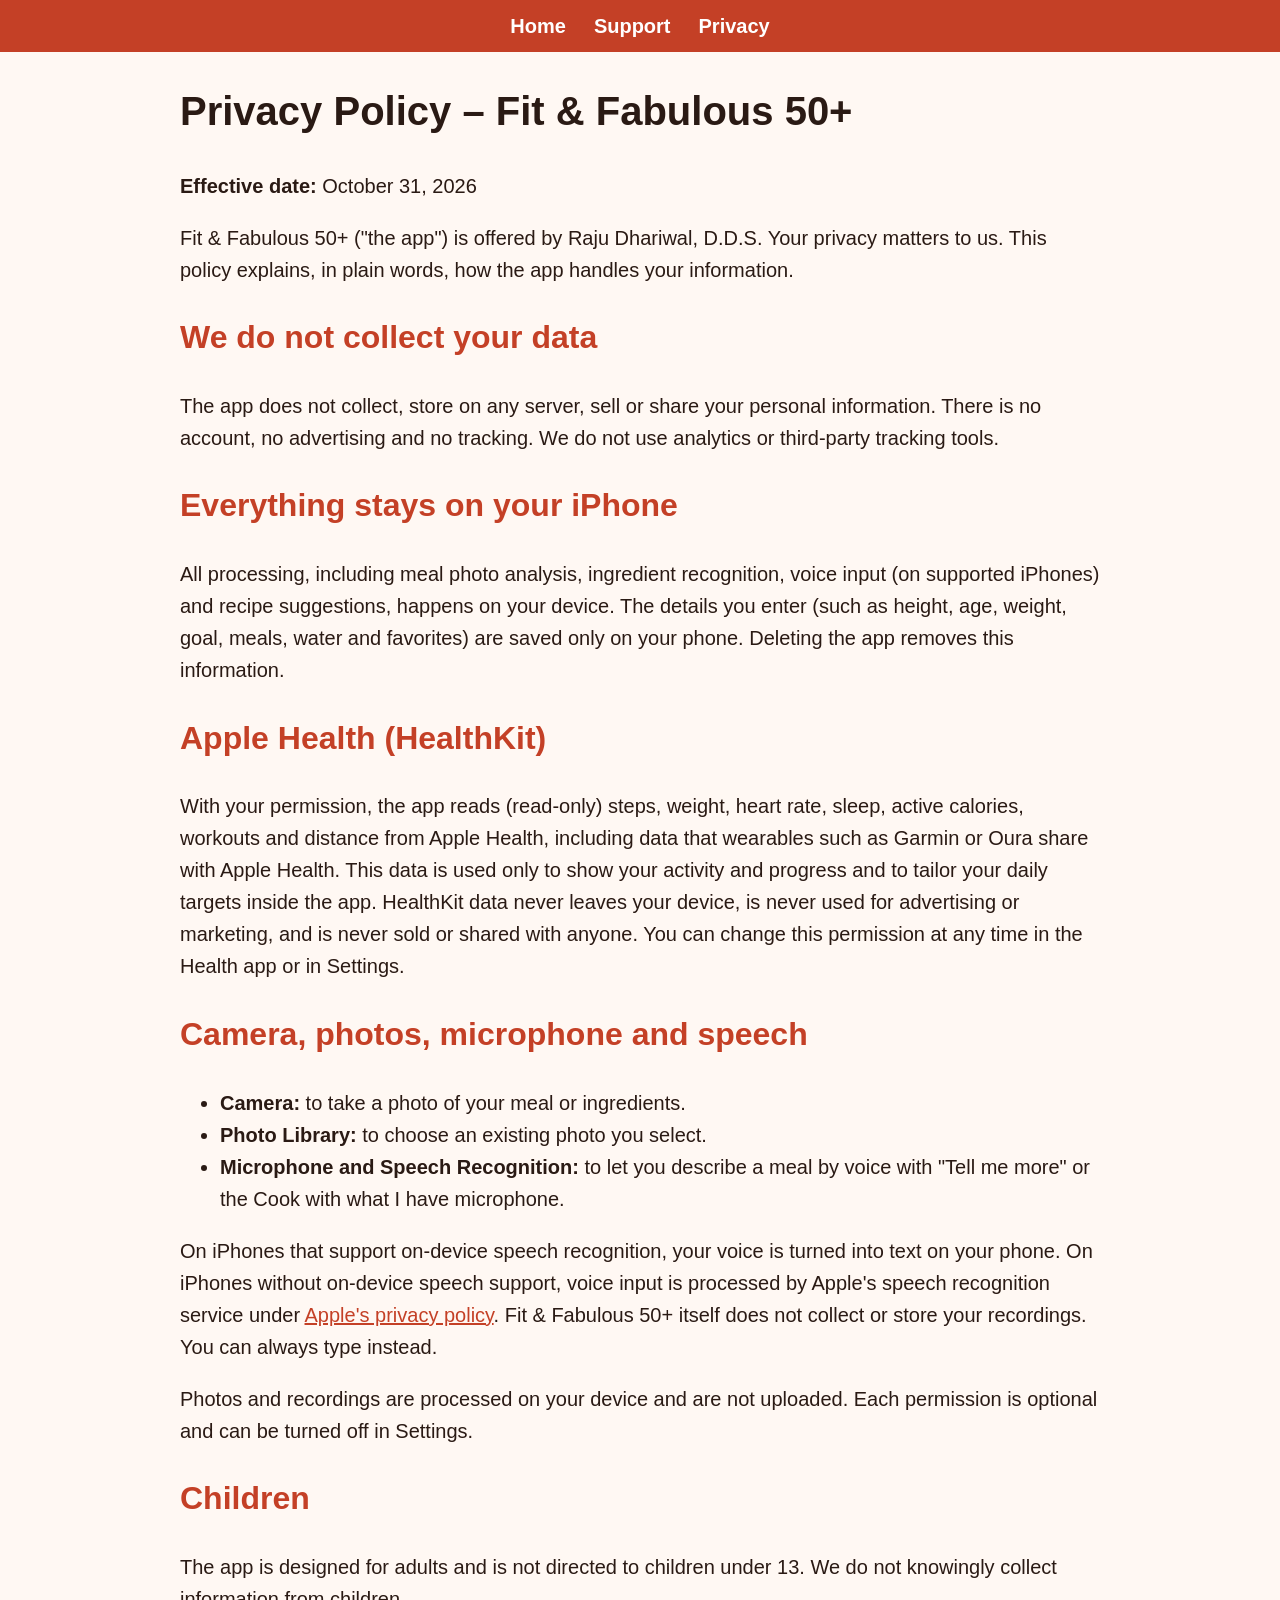
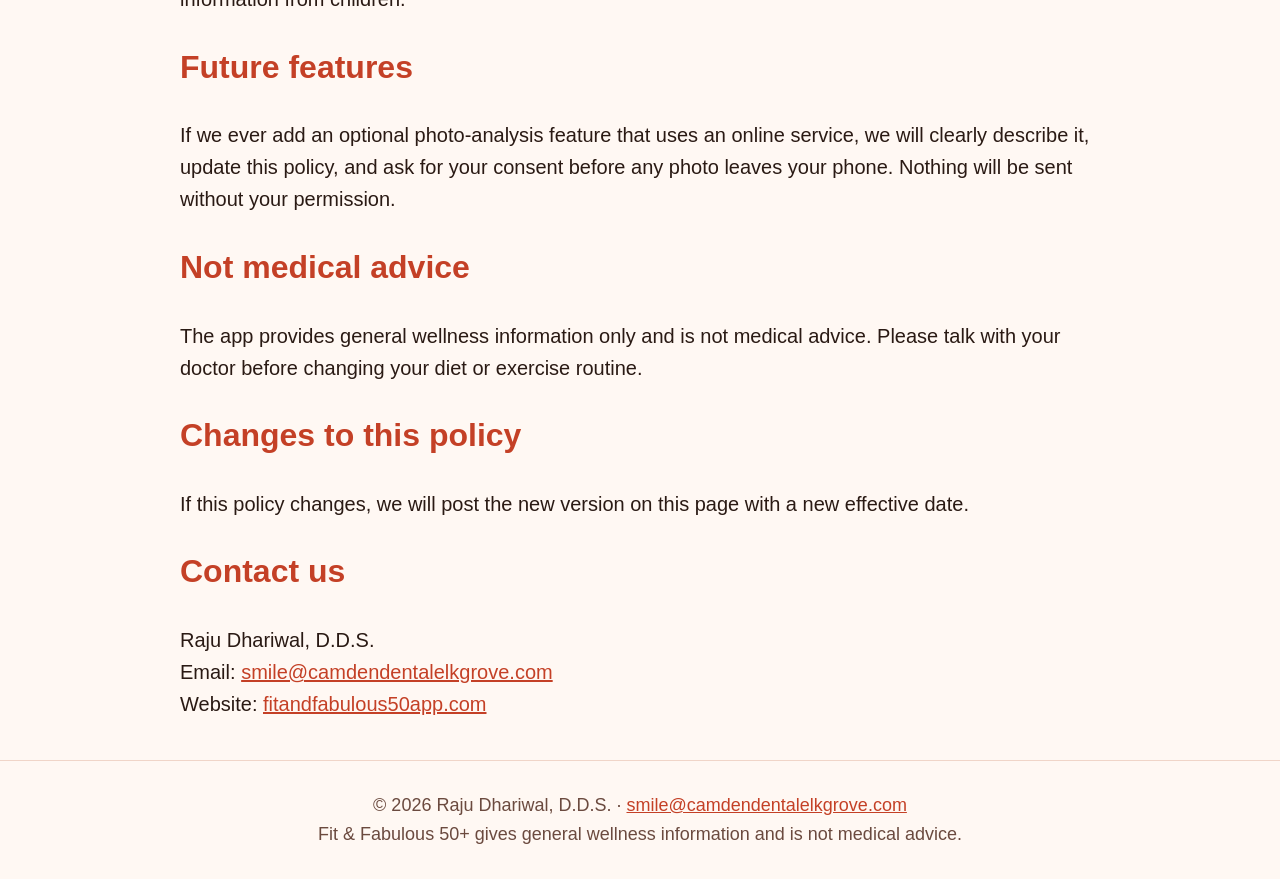
==== privacy/index.html @ a09315a0 "Add static site for GitHub Pages. Publish the Fit & Fabulous 50 site from the repository root so Pag" ====
<!DOCTYPE html><html lang="en"><head><meta charset="utf-8"><meta name="viewport" content="width=device-width,initial-scale=1">
<title>Privacy Policy – Fit &amp; Fabulous 50+</title>
<link rel="stylesheet" href="/style.css"></head><body><nav><a href="/">Home</a><a href="/support/">Support</a><a href="/privacy/">Privacy</a></nav><main class="wrap">
<h1>Privacy Policy – Fit &amp; Fabulous 50+</h1>
<p><strong>Effective date:</strong> October 31, 2026</p>
<p>Fit &amp; Fabulous 50+ ("the app") is offered by Raju Dhariwal, D.D.S. Your privacy matters to us. This policy explains, in plain words, how the app handles your information.</p>
<h2>We do not collect your data</h2>
<p>The app does not collect, store on any server, sell or share your personal information. There is no account, no advertising and no tracking. We do not use analytics or third-party tracking tools.</p>
<h2>Everything stays on your iPhone</h2>
<p>All processing, including meal photo analysis, ingredient recognition, voice input (on supported iPhones) and recipe suggestions, happens on your device. The details you enter (such as height, age, weight, goal, meals, water and favorites) are saved only on your phone. Deleting the app removes this information.</p>
<h2>Apple Health (HealthKit)</h2>
<p>With your permission, the app reads (read-only) steps, weight, heart rate, sleep, active calories, workouts and distance from Apple Health, including data that wearables such as Garmin or Oura share with Apple Health. This data is used only to show your activity and progress and to tailor your daily targets inside the app. HealthKit data never leaves your device, is never used for advertising or marketing, and is never sold or shared with anyone. You can change this permission at any time in the Health app or in Settings.</p>
<h2>Camera, photos, microphone and speech</h2>
<ul><li><strong>Camera:</strong> to take a photo of your meal or ingredients.</li>
<li><strong>Photo Library:</strong> to choose an existing photo you select.</li>
<li><strong>Microphone and Speech Recognition:</strong> to let you describe a meal by voice with "Tell me more" or the Cook with what I have microphone.</li></ul>
<p>On iPhones that support on-device speech recognition, your voice is turned into text on your phone. On iPhones without on-device speech support, voice input is processed by Apple's speech recognition service under <a href="https://www.apple.com/legal/privacy/">Apple's privacy policy</a>. Fit &amp; Fabulous 50+ itself does not collect or store your recordings. You can always type instead.</p>
<p>Photos and recordings are processed on your device and are not uploaded. Each permission is optional and can be turned off in Settings.</p>
<h2>Children</h2>
<p>The app is designed for adults and is not directed to children under 13. We do not knowingly collect information from children.</p>
<h2>Future features</h2>
<p>If we ever add an optional photo-analysis feature that uses an online service, we will clearly describe it, update this policy, and ask for your consent before any photo leaves your phone. Nothing will be sent without your permission.</p>
<h2>Not medical advice</h2>
<p>The app provides general wellness information only and is not medical advice. Please talk with your doctor before changing your diet or exercise routine.</p>
<h2>Changes to this policy</h2>
<p>If this policy changes, we will post the new version on this page with a new effective date.</p>
<h2>Contact us</h2>
<p>Raju Dhariwal, D.D.S.<br>Email: <a href="mailto:smile@camdendentalelkgrove.com">smile@camdendentalelkgrove.com</a><br>Website: <a href="https://fitandfabulous50app.com">fitandfabulous50app.com</a></p>

</main><footer>© 2026 Raju Dhariwal, D.D.S. · <a href="mailto:smile@camdendentalelkgrove.com">smile@camdendentalelkgrove.com</a><br>Fit &amp; Fabulous 50+ gives general wellness information and is not medical advice.</footer></body></html>
---- style.css ----
*{box-sizing:border-box}html{-webkit-text-size-adjust:100%}body{margin:0;font-family:-apple-system,"Segoe UI",Helvetica,Arial,sans-serif;font-size:20px;line-height:1.6;color:#2a1a14;background:#fff8f3;overflow-x:hidden}
img{max-width:100%;height:auto}a{color:#C44026}.wrap{max-width:960px;margin:0 auto;padding:0 20px}
header.top{background:linear-gradient(135deg,#FF8A3D,#FD605C 55%,#C44026);color:#fff;padding:48px 0 56px;text-align:center}
header.top h1{font-size:2.6em;margin:.2em 0;line-height:1.15}header.top .sub{font-size:1.3em;font-weight:600}header.top p{max-width:640px;margin:1em auto}
nav{background:#C44026;text-align:center;padding:10px}nav a{color:#fff;margin:0 14px;font-weight:600;text-decoration:none}
.badge{display:inline-block;background:#000;color:#fff;border-radius:14px;padding:14px 26px;font-weight:700;font-size:1.05em;margin-top:12px}
h2{color:#C44026;font-size:1.6em}.features{list-style:none;padding:0;display:grid;grid-template-columns:repeat(auto-fit,minmax(260px,1fr));gap:16px}
.features li{background:#fff;border-left:6px solid #FF8A3D;border-radius:12px;padding:16px;box-shadow:0 2px 8px rgba(196,64,38,.1)}.features b{display:block;color:#C44026}
.shots{display:grid;grid-template-columns:repeat(auto-fit,minmax(180px,1fr));gap:16px}.shots img{border-radius:18px;box-shadow:0 4px 14px rgba(0,0,0,.15)}
.promise{background:#FD605C;color:#fff;border-radius:16px;padding:20px 24px;font-size:1.15em}
.note,footer{font-size:.9em;color:#6b4a3f}footer{text-align:center;padding:30px 20px;border-top:1px solid #f0d5c8;margin-top:40px}
.box{background:#ffe9dc;padding:16px;border-radius:12px}main{padding:20px 0}
@media(max-width:600px){body{font-size:19px}header.top h1{font-size:2em}}
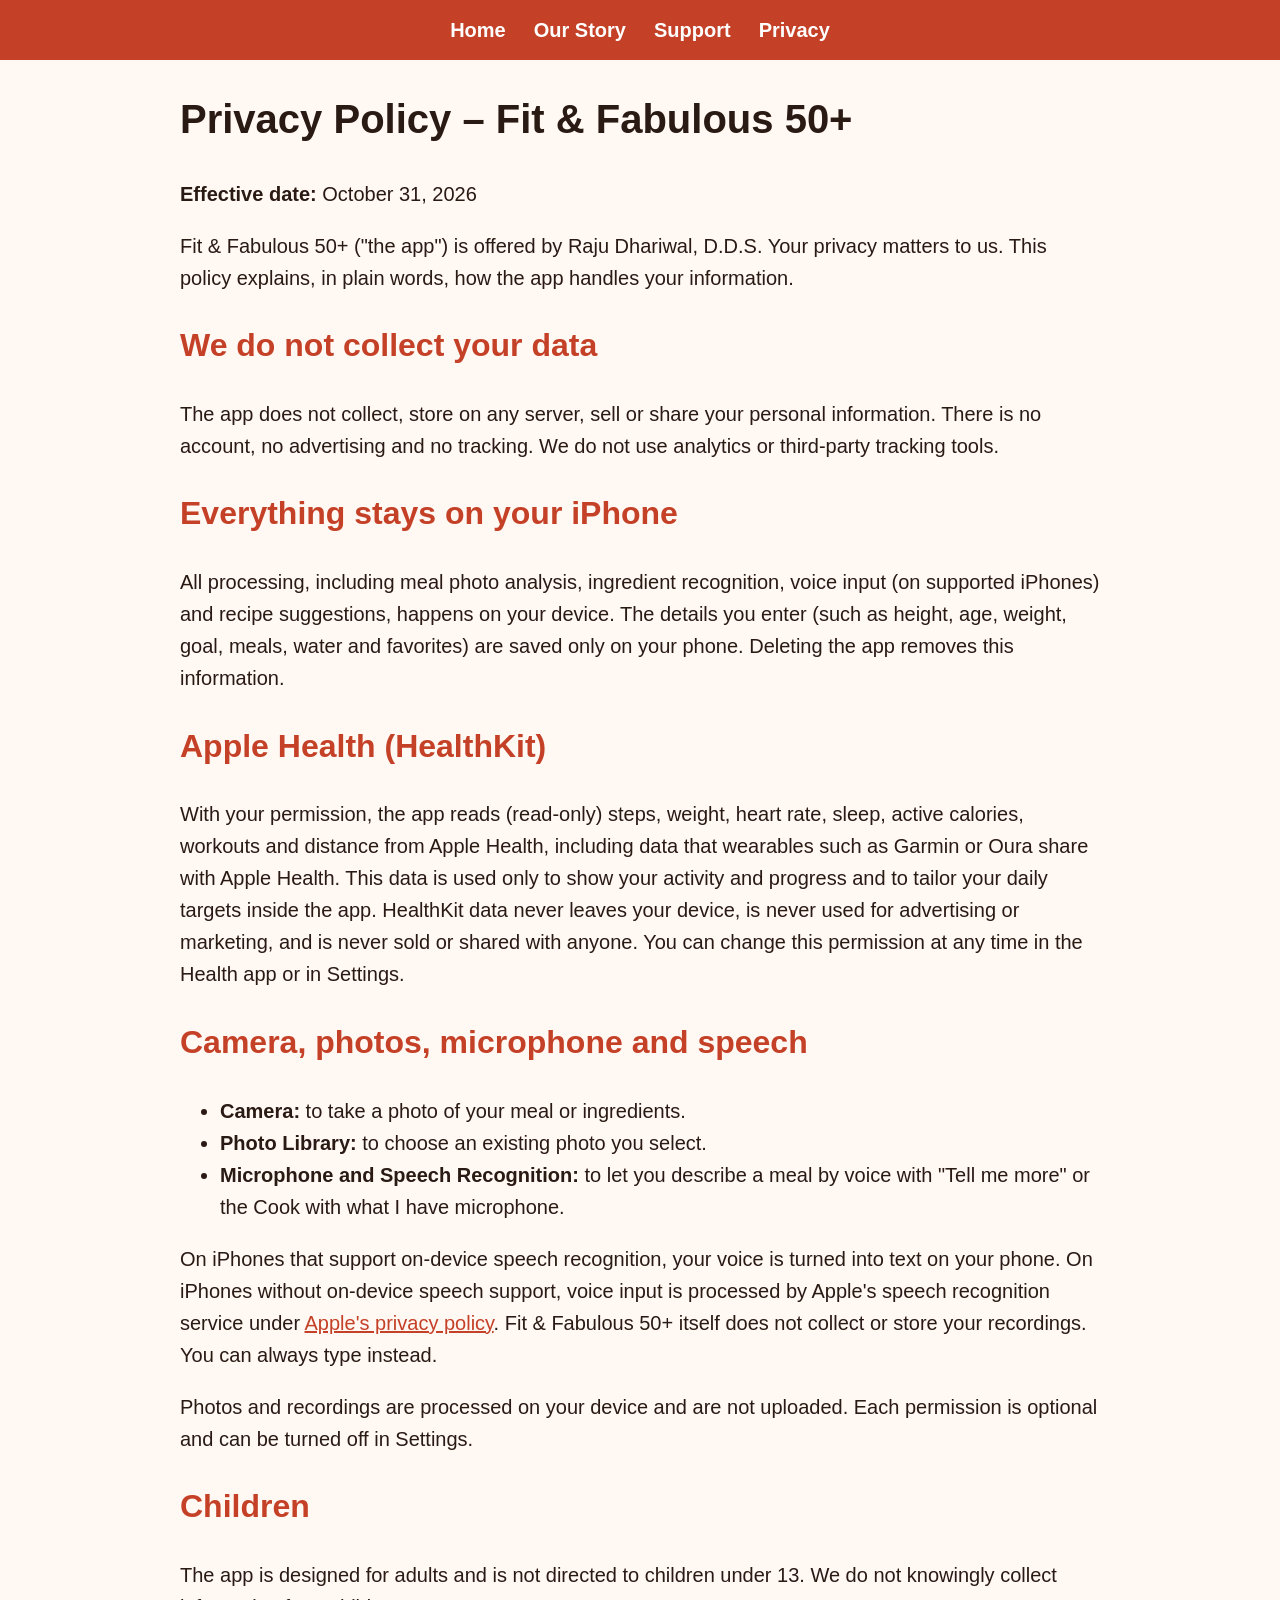
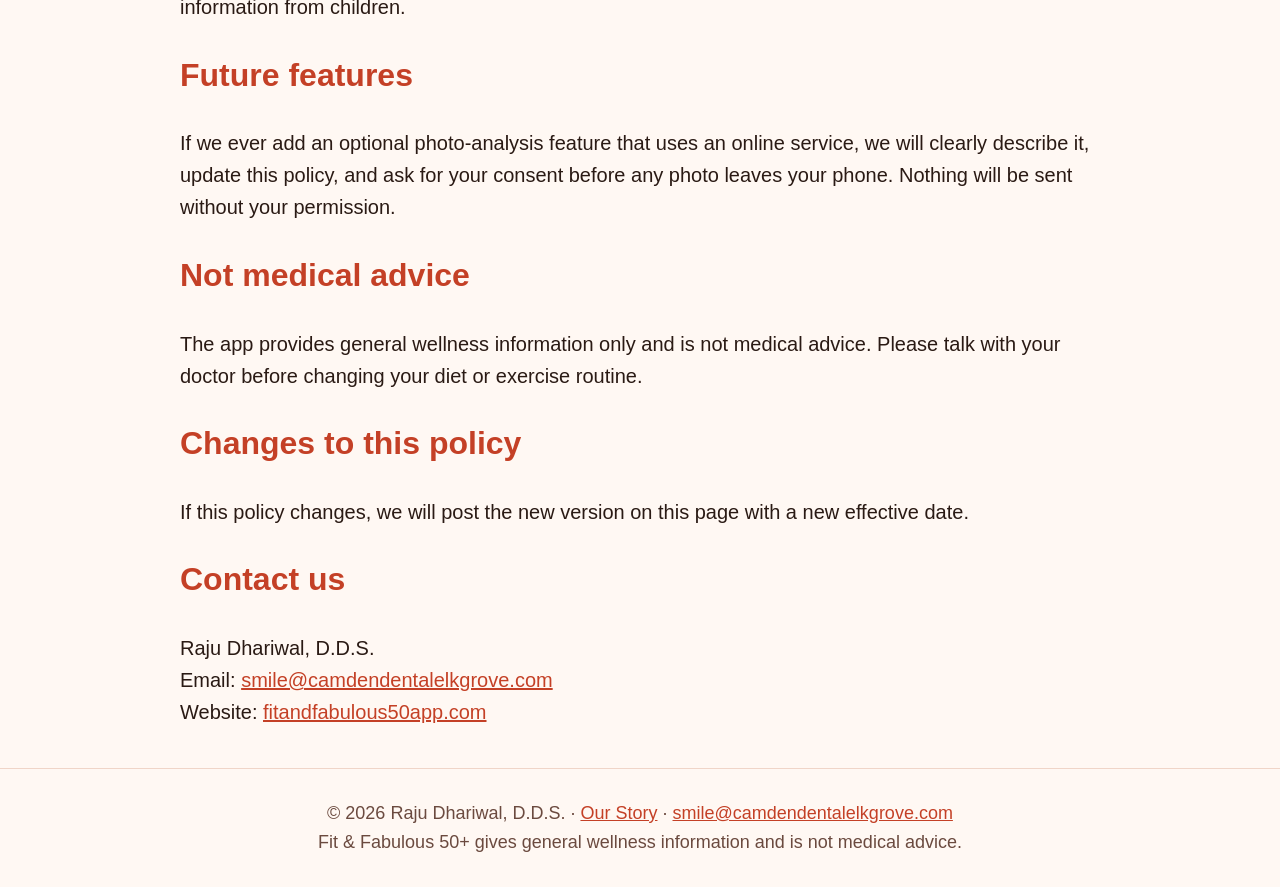
==== commit 852c6736: "Add the founder's story to the homepage. Place the note after the screenshots and link to it as Our " ====
--- a/privacy/index.html
+++ b/privacy/index.html
@@ -1,6 +1,6 @@
 <!DOCTYPE html><html lang="en"><head><meta charset="utf-8"><meta name="viewport" content="width=device-width,initial-scale=1">
 <title>Privacy Policy – Fit &amp; Fabulous 50+</title>
-<link rel="stylesheet" href="/style.css"></head><body><nav><a href="/">Home</a><a href="/support/">Support</a><a href="/privacy/">Privacy</a></nav><main class="wrap">
+<link rel="stylesheet" href="/style.css"></head><body><nav><a href="/">Home</a><a href="/#story">Our Story</a><a href="/support/">Support</a><a href="/privacy/">Privacy</a></nav><main class="wrap">
 <h1>Privacy Policy – Fit &amp; Fabulous 50+</h1>
 <p><strong>Effective date:</strong> October 31, 2026</p>
 <p>Fit &amp; Fabulous 50+ ("the app") is offered by Raju Dhariwal, D.D.S. Your privacy matters to us. This policy explains, in plain words, how the app handles your information.</p>
@@ -27,4 +27,4 @@
 <h2>Contact us</h2>
 <p>Raju Dhariwal, D.D.S.<br>Email: <a href="mailto:smile@camdendentalelkgrove.com">smile@camdendentalelkgrove.com</a><br>Website: <a href="https://fitandfabulous50app.com">fitandfabulous50app.com</a></p>
 
-</main><footer>© 2026 Raju Dhariwal, D.D.S. · <a href="mailto:smile@camdendentalelkgrove.com">smile@camdendentalelkgrove.com</a><br>Fit &amp; Fabulous 50+ gives general wellness information and is not medical advice.</footer></body></html>
+</main><footer>© 2026 Raju Dhariwal, D.D.S. · <a href="/#story">Our Story</a> · <a href="mailto:smile@camdendentalelkgrove.com">smile@camdendentalelkgrove.com</a><br>Fit &amp; Fabulous 50+ gives general wellness information and is not medical advice.</footer></body></html>
--- a/style.css
+++ b/style.css
@@ -1,12 +1,14 @@
 *{box-sizing:border-box}html{-webkit-text-size-adjust:100%}body{margin:0;font-family:-apple-system,"Segoe UI",Helvetica,Arial,sans-serif;font-size:20px;line-height:1.6;color:#2a1a14;background:#fff8f3;overflow-x:hidden}
-img{max-width:100%;height:auto}a{color:#C44026}.wrap{max-width:960px;margin:0 auto;padding:0 20px}
+img{max-width:100%;height:auto}a{color:#C44026;overflow-wrap:break-word}.wrap{max-width:960px;margin:0 auto;padding:0 20px}
 header.top{background:linear-gradient(135deg,#FF8A3D,#FD605C 55%,#C44026);color:#fff;padding:48px 0 56px;text-align:center}
 header.top h1{font-size:2.6em;margin:.2em 0;line-height:1.15}header.top .sub{font-size:1.3em;font-weight:600}header.top p{max-width:640px;margin:1em auto}
-nav{background:#C44026;text-align:center;padding:10px}nav a{color:#fff;margin:0 14px;font-weight:600;text-decoration:none}
+nav{background:#C44026;text-align:center;padding:10px 8px}nav a{color:#fff;display:inline-block;margin:4px 14px;font-weight:600;text-decoration:none}
 .badge{display:inline-block;background:#000;color:#fff;border-radius:14px;padding:14px 26px;font-weight:700;font-size:1.05em;margin-top:12px}
 h2{color:#C44026;font-size:1.6em}.features{list-style:none;padding:0;display:grid;grid-template-columns:repeat(auto-fit,minmax(260px,1fr));gap:16px}
 .features li{background:#fff;border-left:6px solid #FF8A3D;border-radius:12px;padding:16px;box-shadow:0 2px 8px rgba(196,64,38,.1)}.features b{display:block;color:#C44026}
 .shots{display:grid;grid-template-columns:repeat(auto-fit,minmax(180px,1fr));gap:16px}.shots img{border-radius:18px;box-shadow:0 4px 14px rgba(0,0,0,.15)}
+.story{background:#fff;border-left:6px solid #FF8A3D;border-radius:12px;padding:4px 20px 8px;box-shadow:0 2px 8px rgba(196,64,38,.1);overflow-wrap:break-word}
+.story .signature{font-style:italic;color:#6b4a3f;margin-top:1.2em}
 .promise{background:#FD605C;color:#fff;border-radius:16px;padding:20px 24px;font-size:1.15em}
 .note,footer{font-size:.9em;color:#6b4a3f}footer{text-align:center;padding:30px 20px;border-top:1px solid #f0d5c8;margin-top:40px}
 .box{background:#ffe9dc;padding:16px;border-radius:12px}main{padding:20px 0}
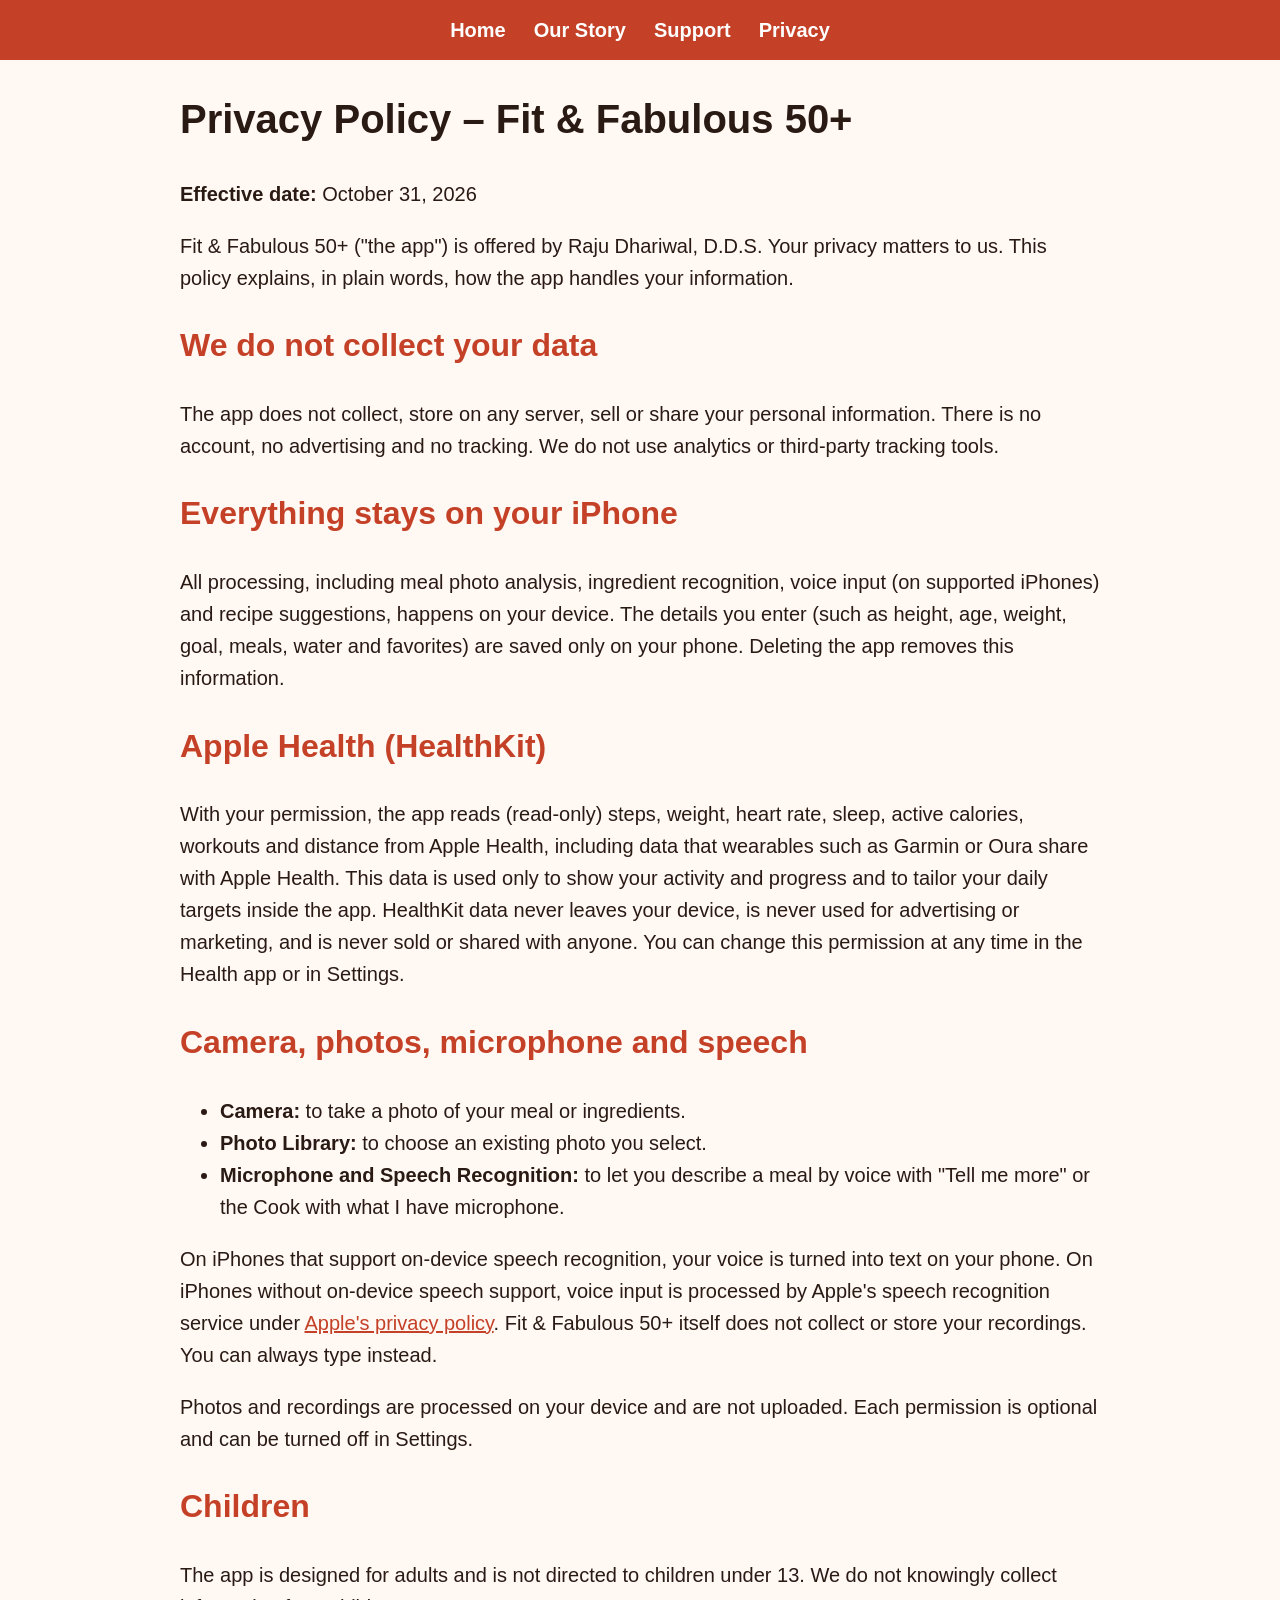
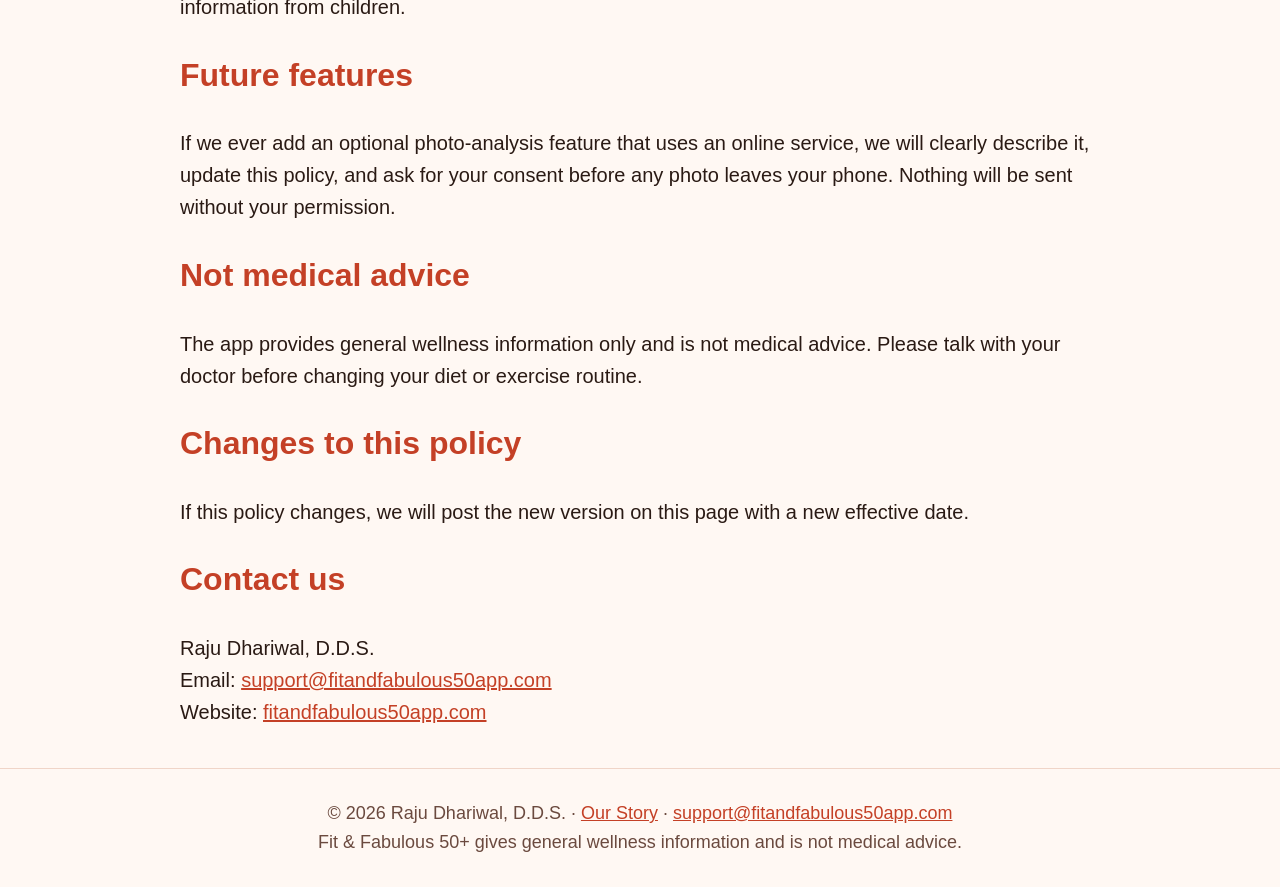
==== commit 428acd99: "Use the app support address for contact links. Replace the Camden Dental email with support@fitandfa" ====
--- a/privacy/index.html
+++ b/privacy/index.html
@@ -25,6 +25,6 @@
 <h2>Changes to this policy</h2>
 <p>If this policy changes, we will post the new version on this page with a new effective date.</p>
 <h2>Contact us</h2>
-<p>Raju Dhariwal, D.D.S.<br>Email: <a href="mailto:smile@camdendentalelkgrove.com">smile@camdendentalelkgrove.com</a><br>Website: <a href="https://fitandfabulous50app.com">fitandfabulous50app.com</a></p>
+<p>Raju Dhariwal, D.D.S.<br>Email: <a href="mailto:support@fitandfabulous50app.com">support@fitandfabulous50app.com</a><br>Website: <a href="https://fitandfabulous50app.com">fitandfabulous50app.com</a></p>
 
-</main><footer>© 2026 Raju Dhariwal, D.D.S. · <a href="/#story">Our Story</a> · <a href="mailto:smile@camdendentalelkgrove.com">smile@camdendentalelkgrove.com</a><br>Fit &amp; Fabulous 50+ gives general wellness information and is not medical advice.</footer></body></html>
+</main><footer>© 2026 Raju Dhariwal, D.D.S. · <a href="/#story">Our Story</a> · <a href="mailto:support@fitandfabulous50app.com">support@fitandfabulous50app.com</a><br>Fit &amp; Fabulous 50+ gives general wellness information and is not medical advice.</footer></body></html>
